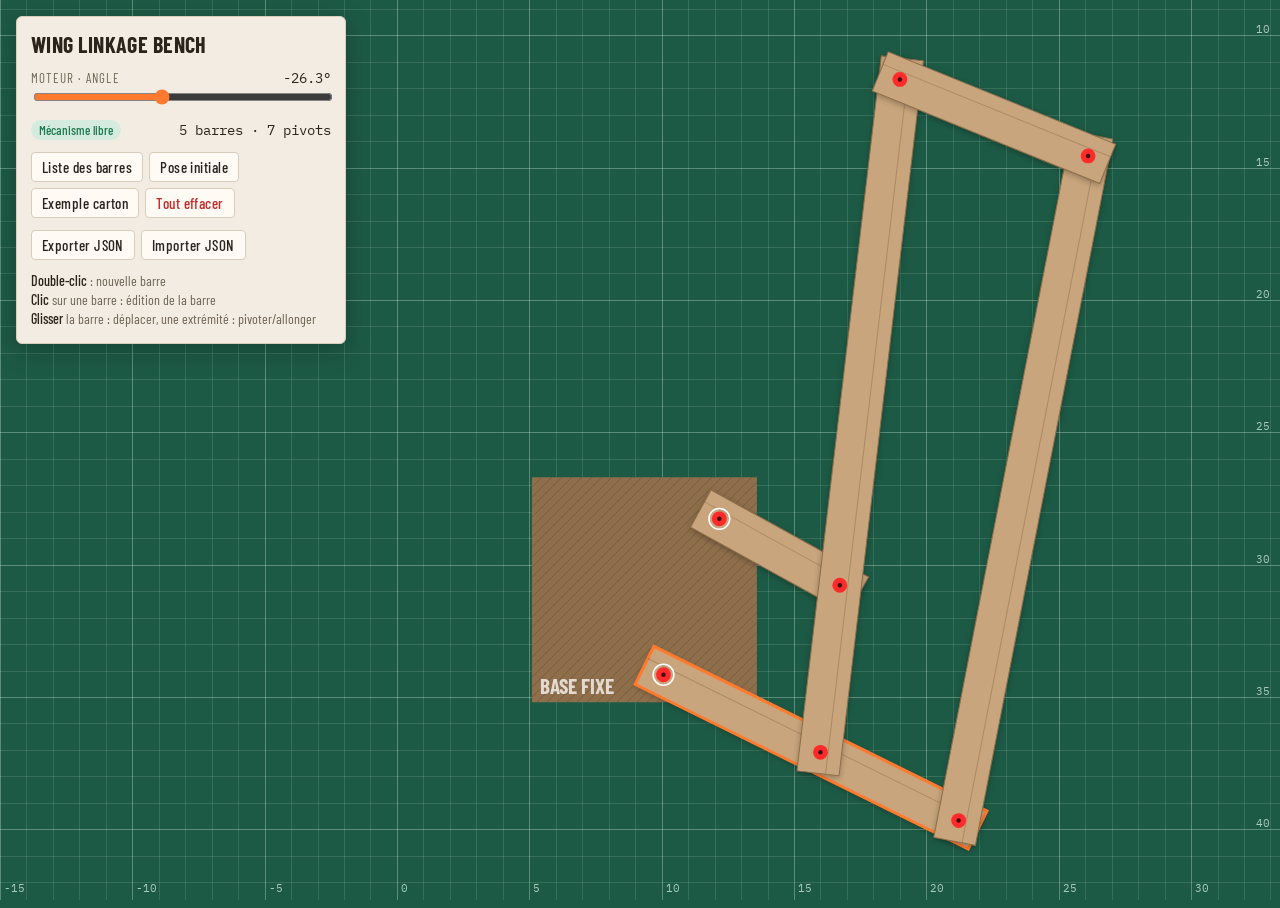
==== wing-bench.html @ 1b4c63f6 "first commit" ====
<!doctype html>
<html lang="fr">
<head>
<meta charset="utf-8">
<meta name="viewport" content="width=device-width, initial-scale=1, viewport-fit=cover">
<title>Wing Linkage Bench</title>
<link rel="preconnect" href="https://fonts.googleapis.com">
<link rel="stylesheet" href="https://fonts.googleapis.com/css2?family=Barlow+Condensed:wght@500;700&family=IBM+Plex+Mono:wght@400;500&display=swap">
<link rel="stylesheet" href="wing-bench.css">

</head>
<body>
<canvas id="stage"></canvas>

<section class="panel" aria-label="Contrôles">
  <div class="row">
    <h1>Wing Linkage Bench</h1>
  </div>
  <div>
    <div class="row">
      <span class="label">Moteur · angle</span>
      <span class="num" id="angleOut">—</span>
    </div>
    <input type="range" id="slider" min="-180" max="180" step="0.5" value="0" aria-label="Angle de la barre moteur">
  </div>
  <div class="row">
    <span class="chip" id="status">—</span>
    <span class="num" id="counts"></span>
  </div>
  <div class="btns">
    <button id="btnList">Liste des barres</button>
    <button id="btnReset" title="Revenir à la pose du dernier montage">Pose initiale</button>
    <button id="btnExample">Exemple carton</button>
    <button id="btnClear" class="danger">Tout effacer</button>
  </div>
  <div class="btns">
    <button id="btnExport">Exporter JSON</button>
    <button id="btnImport">Importer JSON</button>
    <input type="file" id="fileImport" accept=".json,application/json" hidden>
  </div>
  <p class="hint"><b>Double-clic</b> : nouvelle barre<br><b>Clic</b> sur une barre : édition de la barre<br><b>Glisser</b> la barre : déplacer, une extrémité : pivoter/allonger</p>
</section>

<section class="panel" id="menu" hidden aria-label="Barre sélectionnée">
  <div class="row"><span class="label" id="menuTitle">Barre</span><button id="menuClose" aria-label="Fermer">✕</button></div>
  <label>Longueur (cm) <input type="number" id="inLen" step="0.1" min="0.5"></label>
  <label>Largeur (cm) <input type="number" id="inWidth" step="0.1" min="0.3"></label>
  <label>Angle (°) <input type="number" id="inAngle" step="1"></label>
  <div class="btns">
    <button id="btnDriver">Moteur</button>
    <button id="btnDelete" class="danger">Supprimer</button>
  </div>
</section>

<section class="panel" id="list" hidden aria-label="Liste des barres">
  <div class="row"><span class="label">Barres</span><button id="listClose" aria-label="Fermer">✕</button></div>
  <table>
    <thead><tr><th>Barre</th><th>Long. (cm)</th><th>Larg. (cm)</th></tr></thead>
    <tbody id="listBody"></tbody>
    <tfoot><tr><th>Total</th><td id="listTotal"></td><td></td></tr></tfoot>
  </table>
  <div class="scale">
    <label for="inScale">Échelle ×</label>
    <input type="number" id="inScale" step="0.1" min="0.1" value="1.5">
    <button id="btnScale">Appliquer</button>
  </div>
</section>

<script src="wing-bench.js"></script>
</body>
</html>
---- wing-bench.css ----
:root {
  color-scheme: light;
  --mat: #1d5a45;
  --mat-line: rgba(220, 245, 232, 0.13);
  --mat-line-strong: rgba(220, 245, 232, 0.32);
  --mat-ink: rgba(230, 250, 240, 0.7);
  --kraft: #c8a57c;
  --kraft-dark: #8f6f4b;
  --pin: #ff2b2b;
  --motor: #ff7a2f;
  --panel: #f3ece2;
  --panel-ink: #2a241d;
  --panel-muted: #6f6556;
  --panel-line: #d8ccba;
  --ok: #1f7a4f;
  --bad: #c62828;
  --font-ui: "Barlow Condensed", "Arial Narrow", system-ui, sans-serif;
  --font-num: "IBM Plex Mono", ui-monospace, Menlo, monospace;
}
[hidden] { display: none !important; }
html, body { height: 100%; }
body { background: var(--mat); overflow: hidden; font-family: var(--font-ui); color: var(--panel-ink); }
#stage { position: fixed; inset: 0; width: 100%; height: 100%; touch-action: none; display: block; }
.panel {
  position: fixed; top: calc(16px + env(safe-area-inset-top, 0px)); left: 16px;
  width: 300px; max-width: calc(100% - 32px);
  background: var(--panel); border: 1px solid var(--panel-line); border-radius: 6px;
  box-shadow: 0 6px 24px rgba(0,0,0,.25); padding: 14px; display: grid; gap: 12px;
}
.panel h1 { margin: 0; font-size: 22px; font-weight: 700; letter-spacing: .02em; text-transform: uppercase; }
.label { font-size: 13px; text-transform: uppercase; letter-spacing: .08em; color: var(--panel-muted); }
.row { display: flex; align-items: center; justify-content: space-between; gap: 8px; flex-wrap: wrap; }
.num { font-family: var(--font-num); font-variant-numeric: tabular-nums; font-size: 14px; }
input[type=range] { width: 100%; accent-color: var(--motor); }
.chip { font-size: 13px; font-weight: 500; padding: 2px 8px; border-radius: 999px; background: #e4d9c9; }
.chip.ok { background: #d5ebdf; color: var(--ok); }
.chip.bad { background: #f6d6d3; color: var(--bad); }
.btns { display: flex; gap: 6px; flex-wrap: wrap; }
button {
  font-family: var(--font-ui); font-size: 15px; font-weight: 500; letter-spacing: .03em;
  padding: 5px 10px; border-radius: 4px; border: 1px solid var(--panel-line);
  background: #fffaf3; color: var(--panel-ink); cursor: pointer;
}
button:hover { border-color: var(--kraft-dark); }
button:focus-visible, input:focus-visible { outline: 2px solid var(--motor); outline-offset: 1px; }
button.danger { color: var(--bad); }
button.on { background: var(--motor); border-color: var(--motor); color: #fff; }
.hint { font-size: 14px; line-height: 1.35; color: var(--panel-muted); margin: 0; }
.hint b { color: var(--panel-ink); font-weight: 500; }
#menu { position: fixed; width: 210px; gap: 10px; }
#menu label { display: grid; grid-template-columns: 1fr 90px; align-items: center; gap: 8px; font-size: 15px; }
#menu input, #list input { font-family: var(--font-num); font-size: 14px; padding: 3px 6px; border: 1px solid var(--panel-line); border-radius: 4px; background: #fffaf3; color: var(--panel-ink); width: 100%; box-sizing: border-box; }
#list { left: auto; right: 16px; width: 260px; max-height: calc(100% - 32px); overflow: auto; }
#list table { width: 100%; border-collapse: collapse; font-family: var(--font-num); font-size: 13px; font-variant-numeric: tabular-nums; }
#list th { font-family: var(--font-ui); font-weight: 500; text-align: left; color: var(--panel-muted); letter-spacing: .06em; text-transform: uppercase; }
#list th, #list td { padding: 4px 6px; border-bottom: 1px solid var(--panel-line); }
#list td:not(:first-child), #list th:not(:first-child) { text-align: right; }
#list tbody tr { cursor: pointer; }
#list tbody tr:hover, #list tbody tr.sel { background: #e8dccb; }
#list .scale { display: grid; grid-template-columns: auto 1fr auto; align-items: center; gap: 8px; font-size: 15px; }
@media (max-width: 700px) { #list { top: auto; bottom: calc(16px + env(safe-area-inset-bottom, 0px)); max-height: 45%; } }
@media (max-width: 480px) { .hint { display: none; } }
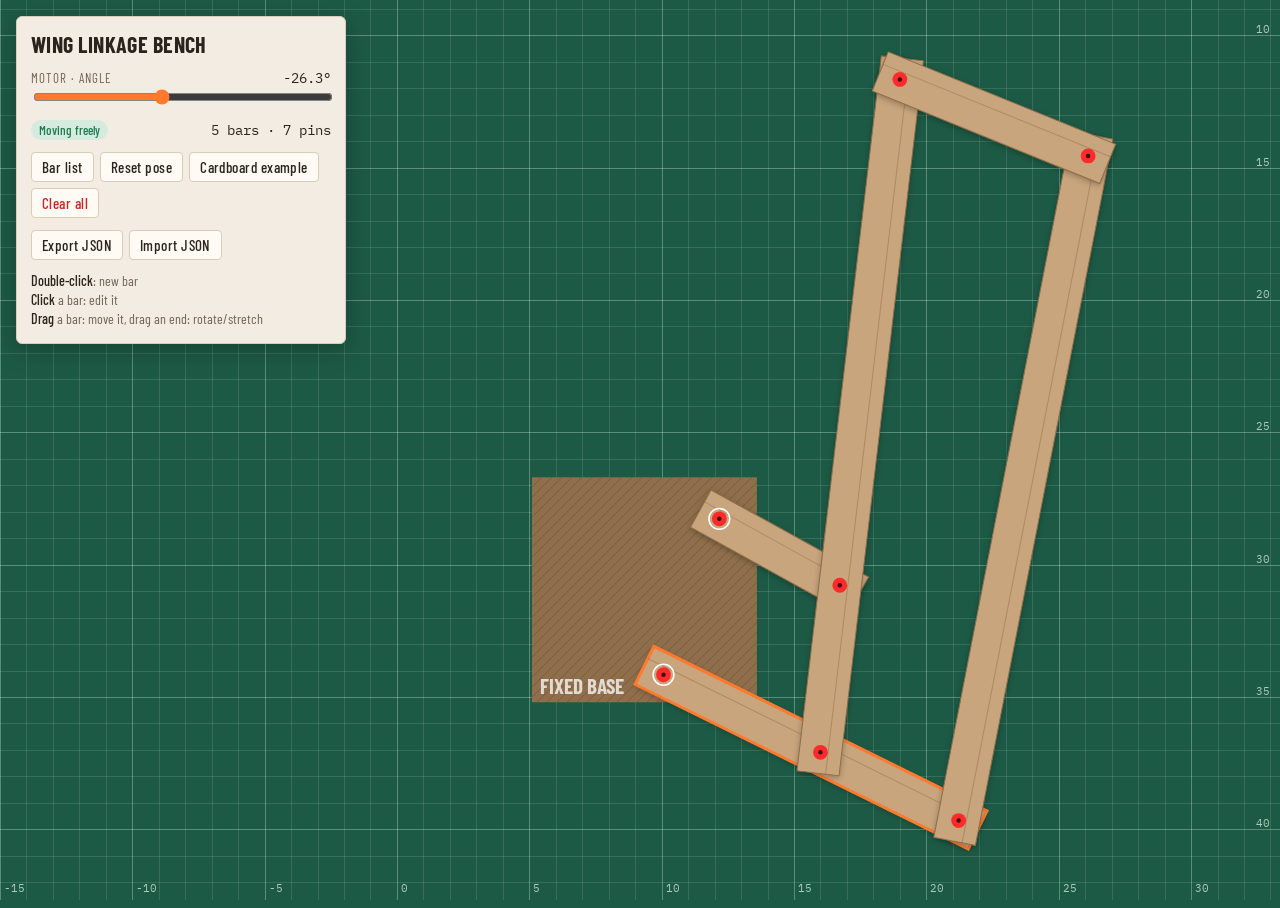
==== commit a540e501: "Translate english" ====
--- a/wing-bench.html
+++ b/wing-bench.html
@@ -1,5 +1,5 @@
 <!doctype html>
-<html lang="fr">
+<html lang="en">
 <head>
 <meta charset="utf-8">
 <meta name="viewport" content="width=device-width, initial-scale=1, viewport-fit=cover">
@@ -12,57 +12,57 @@
 <body>
 <canvas id="stage"></canvas>
 
-<section class="panel" aria-label="Contrôles">
+<section class="panel" aria-label="Controls">
   <div class="row">
     <h1>Wing Linkage Bench</h1>
   </div>
   <div>
     <div class="row">
-      <span class="label">Moteur · angle</span>
+      <span class="label">Motor · angle</span>
       <span class="num" id="angleOut">—</span>
     </div>
-    <input type="range" id="slider" min="-180" max="180" step="0.5" value="0" aria-label="Angle de la barre moteur">
+    <input type="range" id="slider" min="-180" max="180" step="0.5" value="0" aria-label="Motor bar angle">
   </div>
   <div class="row">
     <span class="chip" id="status">—</span>
     <span class="num" id="counts"></span>
   </div>
   <div class="btns">
-    <button id="btnList">Liste des barres</button>
-    <button id="btnReset" title="Revenir à la pose du dernier montage">Pose initiale</button>
-    <button id="btnExample">Exemple carton</button>
-    <button id="btnClear" class="danger">Tout effacer</button>
+    <button id="btnList">Bar list</button>
+    <button id="btnReset" title="Back to the pose of the last edit">Reset pose</button>
+    <button id="btnExample">Cardboard example</button>
+    <button id="btnClear" class="danger">Clear all</button>
   </div>
   <div class="btns">
-    <button id="btnExport">Exporter JSON</button>
-    <button id="btnImport">Importer JSON</button>
+    <button id="btnExport">Export JSON</button>
+    <button id="btnImport">Import JSON</button>
     <input type="file" id="fileImport" accept=".json,application/json" hidden>
   </div>
-  <p class="hint"><b>Double-clic</b> : nouvelle barre<br><b>Clic</b> sur une barre : édition de la barre<br><b>Glisser</b> la barre : déplacer, une extrémité : pivoter/allonger</p>
+  <p class="hint"><b>Double-click</b>: new bar<br><b>Click</b> a bar: edit it<br><b>Drag</b> a bar: move it, drag an end: rotate/stretch</p>
 </section>
 
-<section class="panel" id="menu" hidden aria-label="Barre sélectionnée">
-  <div class="row"><span class="label" id="menuTitle">Barre</span><button id="menuClose" aria-label="Fermer">✕</button></div>
-  <label>Longueur (cm) <input type="number" id="inLen" step="0.1" min="0.5"></label>
-  <label>Largeur (cm) <input type="number" id="inWidth" step="0.1" min="0.3"></label>
+<section class="panel" id="menu" hidden aria-label="Selected bar">
+  <div class="row"><span class="label" id="menuTitle">Bar</span><button id="menuClose" aria-label="Close">✕</button></div>
+  <label>Length (cm) <input type="number" id="inLen" step="0.1" min="0.5"></label>
+  <label>Width (cm) <input type="number" id="inWidth" step="0.1" min="0.3"></label>
   <label>Angle (°) <input type="number" id="inAngle" step="1"></label>
   <div class="btns">
-    <button id="btnDriver">Moteur</button>
-    <button id="btnDelete" class="danger">Supprimer</button>
+    <button id="btnDriver">Motor</button>
+    <button id="btnDelete" class="danger">Delete</button>
   </div>
 </section>
 
-<section class="panel" id="list" hidden aria-label="Liste des barres">
-  <div class="row"><span class="label">Barres</span><button id="listClose" aria-label="Fermer">✕</button></div>
+<section class="panel" id="list" hidden aria-label="Bar list">
+  <div class="row"><span class="label">Bars</span><button id="listClose" aria-label="Close">✕</button></div>
   <table>
-    <thead><tr><th>Barre</th><th>Long. (cm)</th><th>Larg. (cm)</th></tr></thead>
+    <thead><tr><th>Bar</th><th>Len. (cm)</th><th>Wid. (cm)</th></tr></thead>
     <tbody id="listBody"></tbody>
     <tfoot><tr><th>Total</th><td id="listTotal"></td><td></td></tr></tfoot>
   </table>
   <div class="scale">
-    <label for="inScale">Échelle ×</label>
+    <label for="inScale">Scale ×</label>
     <input type="number" id="inScale" step="0.1" min="0.1" value="1.5">
-    <button id="btnScale">Appliquer</button>
+    <button id="btnScale">Apply</button>
   </div>
 </section>
 
